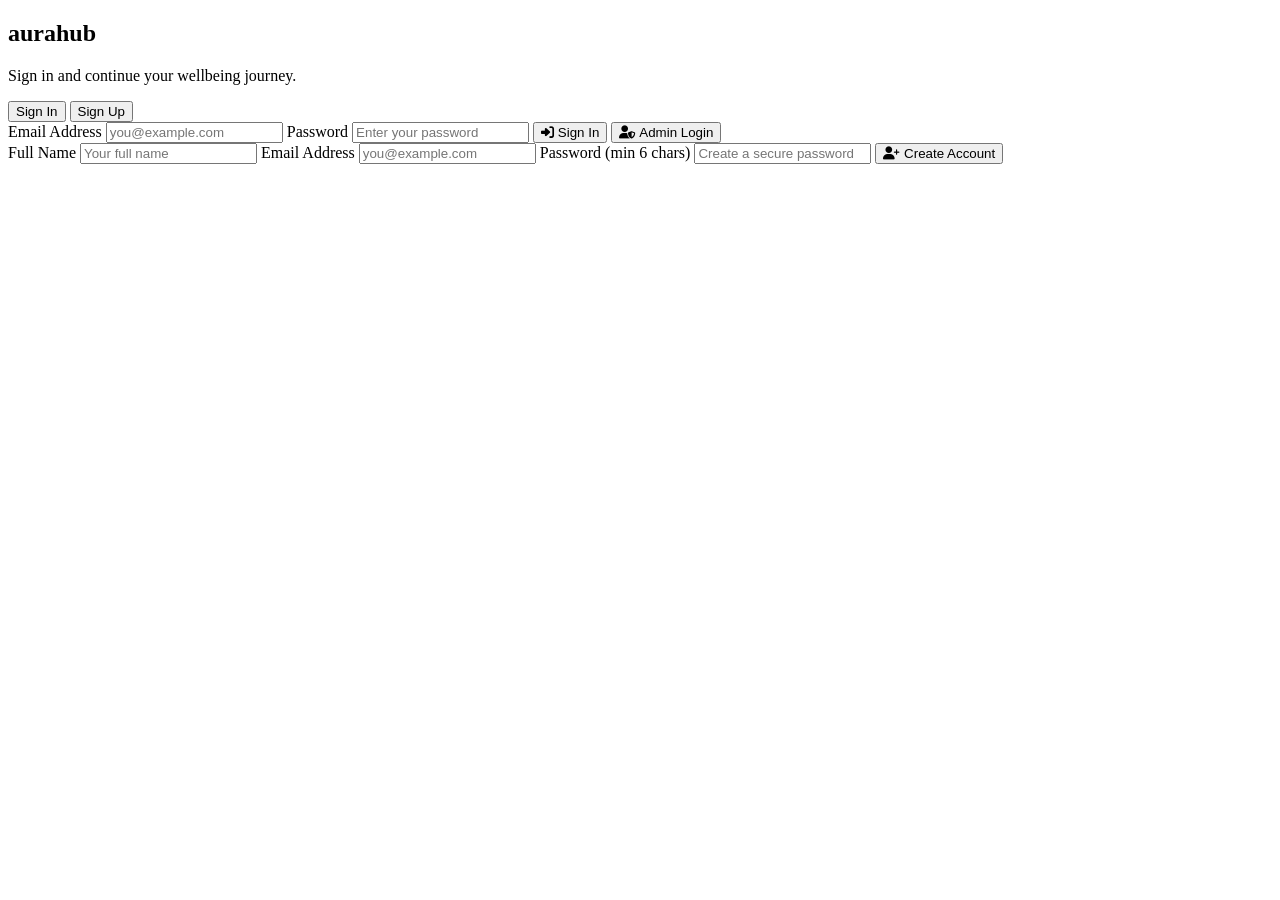
==== index.html @ 6d63b323 "Add files via upload" ====
<!DOCTYPE html>
<html lang="en">
<head>
  <meta charset="UTF-8" />
  <meta name="viewport" content="width=device-width, initial-scale=1.0" />
  <title>AuraHub | Login</title>
  <link rel="preconnect" href="https://fonts.googleapis.com">
  <link href="https://fonts.googleapis.com/css2?family=Plus+Jakarta+Sans:wght@400;500;600;700;800&display=swap" rel="stylesheet">
  <link rel="stylesheet" href="https://cdnjs.cloudflare.com/ajax/libs/font-awesome/6.5.2/css/all.min.css">
  <link rel="stylesheet" href="auth.css?v=auth-theme-2" />
</head>
<body>
  <main class="auth-shell">
    <section class="auth-card">
      <h1 class="brand">aura<span>hub</span></h1>
      <p class="sub">Sign in and continue your wellbeing journey.</p>

      <div class="tabs">
        <button id="tabLogin" class="tab active" type="button">Sign In</button>
        <button id="tabSignup" class="tab" type="button">Sign Up</button>
      </div>

      <form id="loginForm" class="form active">
        <label>Email Address</label>
        <input id="loginEmail" type="email" placeholder="you@example.com" required />
        <label>Password</label>
        <input id="loginPassword" type="password" placeholder="Enter your password" required />
        <button class="btn primary" type="submit"><i class="fa-solid fa-right-to-bracket"></i> Sign In</button>
        <button id="gotoAdmin" class="btn ghost" type="button"><i class="fa-solid fa-user-shield"></i> Admin Login</button>
      </form>

      <form id="signupForm" class="form">
        <label>Full Name</label>
        <input id="signupName" type="text" placeholder="Your full name" required />
        <label>Email Address</label>
        <input id="signupEmail" type="email" placeholder="you@example.com" required />
        <label>Password (min 6 chars)</label>
        <input id="signupPassword" type="password" minlength="6" placeholder="Create a secure password" required />
        <button class="btn primary" type="submit"><i class="fa-solid fa-user-plus"></i> Create Account</button>
      </form>

      <p id="authMsg" class="msg"></p>
    </section>
  </main>
  <script src="auth.js?v=auth-theme-2"></script>
</body>
</html>
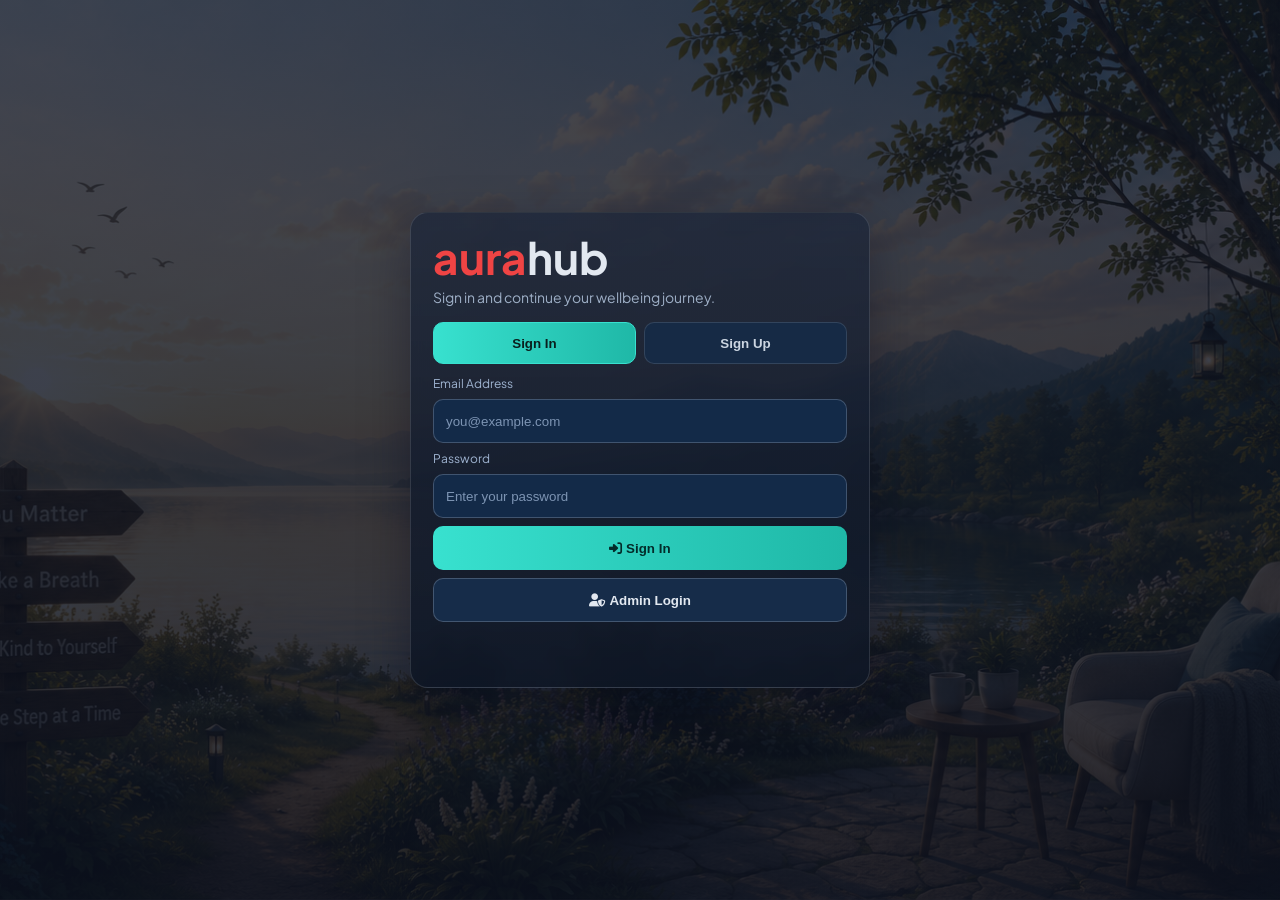
==== commit 0bc2a745: "Update UI, pagination, and auth flow" ====
--- a/index.html
+++ b/index.html
@@ -43,5 +43,6 @@
     </section>
   </main>
   <script src="auth.js?v=auth-theme-2"></script>
+  
 </body>
 </html>
--- a/auth.css
+++ b/auth.css
@@ -0,0 +1,310 @@
+:root{
+  --bg:#0b1220;
+  --surface:#111a2b;
+  --surface2:#162338;
+  --txt:#f8fafc;
+  --muted:#9fb0c7;
+  --brand:#38e1cf;
+  --brand2:#1fb8a7;
+  --line:rgba(255,255,255,.12);
+  --danger:#fb7185;
+}
+*{box-sizing:border-box}
+html,body{
+  margin:0;
+  min-height:100%;
+  font-family:'Plus Jakarta Sans',sans-serif;
+  background:
+    linear-gradient(rgba(10,15,30,.75),rgba(10,15,30,.85)),
+    radial-gradient(circle at 8% -10%,rgba(56,225,207,.22),transparent 35%),
+    radial-gradient(circle at 95% 105%,rgba(99,102,241,.18),transparent 40%),
+    var(--bg);
+  background-image:
+    linear-gradient(rgba(10,15,30,.75),rgba(10,15,30,.85)),
+    url("./images/img_1.png");
+  background-size:cover;
+  background-position:center;
+  background-repeat:no-repeat;
+  color:var(--txt);
+}
+.auth-shell{
+  min-height:100vh;
+  display:grid;
+  place-items:center;
+  padding:16px;
+}
+.auth-card{
+  width:min(460px,100%);
+  background:linear-gradient(180deg,rgba(28,38,58,.75),rgba(14,22,37,.9));
+  border:1px solid var(--line);
+  border-radius:18px;
+  padding:22px;
+  box-shadow:0 18px 50px rgba(2,6,23,.35);
+  backdrop-filter:blur(6px);
+}
+
+/* login card width (admin login state) */
+.auth-card.wide{
+  width:min(460px,100%);
+  max-height:none;
+  overflow:visible;
+}
+
+/* when logged in admin panel is visible, expand container responsively */
+.auth-card.wide:has(#adminPanel:not(.hidden)){
+  width:min(1180px,100%);
+  max-height:calc(100vh - 24px);
+  overflow:auto;
+}
+
+.brand{
+  margin:0;
+  color:#ef4444;
+  text-transform:lowercase;
+  line-height:1;
+  font-size:44px;
+}
+.brand span{color:#e2e8f0}
+.sub{
+  margin:8px 0 14px;
+  color:var(--muted);
+  font-size:14px;
+  line-height:1.5;
+}
+.tabs{
+  display:flex;
+  gap:8px;
+  margin-bottom:12px;
+}
+.tab{
+  flex:1;
+  min-height:42px;
+  border:1px solid var(--line);
+  background:#162a45;
+  color:#cbd5e1;
+  border-radius:10px;
+  cursor:pointer;
+  font-weight:700;
+  transition:transform .12s ease,box-shadow .18s ease,border-color .18s ease,background .18s ease,color .18s ease;
+}
+.tab:hover{transform:translateY(-1px);border-color:rgba(255,255,255,.2)}
+.tab.active{
+  border-color:var(--brand);
+  color:#0a1f1d;
+  background:linear-gradient(90deg,var(--brand),var(--brand2));
+}
+.form{
+  display:none;
+  gap:8px;
+  flex-direction:column;
+}
+.form.active{display:flex}
+label{
+  font-size:12px;
+  color:#9fb4d1;
+}
+input{
+  height:44px;
+  border:1px solid rgba(148,163,184,.35);
+  background:#132a48;
+  color:#fff;
+  border-radius:10px;
+  padding:0 12px;
+  outline:none;
+  transition:border-color .18s ease,box-shadow .18s ease,background .18s ease;
+}
+input::placeholder{color:#7d94b3}
+input:hover{border-color:rgba(148,163,184,.55)}
+input:focus{
+  border-color:var(--brand);
+  box-shadow:0 0 0 3px rgba(45,212,191,.14);
+  background:#162f50;
+}
+.btn{
+  min-height:44px;
+  border:none;
+  border-radius:10px;
+  font-weight:800;
+  cursor:pointer;
+  transition:transform .12s ease,box-shadow .18s ease,filter .18s ease,border-color .18s ease,background .18s ease;
+}
+.btn.primary{
+  color:#032c2a;
+  background:linear-gradient(90deg,var(--brand),var(--brand2));
+}
+.btn.primary:hover{transform:translateY(-1px);box-shadow:0 10px 20px rgba(56,225,207,.2)}
+.btn.ghost{
+  color:#e2e8f0;
+  border:1px solid rgba(148,163,184,.35);
+  background:#162c49;
+}
+.btn.ghost:hover{border-color:rgba(148,163,184,.6);filter:brightness(1.03)}
+.btn:focus-visible,.tab:focus-visible,input:focus-visible{
+  outline:2px solid rgba(56,225,207,.5);
+  outline-offset:2px;
+}
+.msg{
+  min-height:20px;
+  font-size:13px;
+  margin-top:10px;
+  color:var(--danger);
+}
+.hidden{display:none!important}
+
+.admin-brand-row{
+  display:flex;
+  justify-content:space-between;
+  align-items:center;
+  gap:8px;
+  margin-bottom:12px;
+}
+.admin-chip{
+  font-size:12px;
+  font-weight:800;
+  padding:7px 10px;
+  border-radius:999px;
+  color:#052e2b;
+  border:1px solid rgba(45,212,191,.6);
+  background:linear-gradient(90deg,#5eead4,#2dd4bf);
+}
+.admin-head{
+  display:flex;
+  justify-content:space-between;
+  align-items:flex-start;
+  gap:10px;
+  margin-bottom:12px;
+}
+.admin-head h3{margin:0 0 4px}
+.muted{margin:0;color:var(--muted);font-size:13px}
+
+/* responsive stats grid */
+.stats-grid{
+  display:grid;
+  grid-template-columns:repeat(5,minmax(0,1fr));
+  gap:10px;
+  margin-bottom:12px;
+}
+.stat-card{
+  border:1px solid var(--line);
+  border-radius:12px;
+  padding:12px;
+  background:#12253f;
+  min-width:0;
+}
+.stat-card h5{
+  margin:0 0 6px;
+  font-size:11px;
+  letter-spacing:.08em;
+  color:#9fb4d1;
+}
+.stat-card h2{
+  margin:0;
+  font-size:24px;
+}
+.dash-block{
+  border:1px solid var(--line);
+  border-radius:12px;
+  padding:10px;
+  margin-top:10px;
+  background:#10233d;
+}
+.dash-block h4{
+  margin:0 0 8px;
+  font-size:15px;
+}
+.table-wrap{
+  overflow-x:auto;
+  -webkit-overflow-scrolling:touch;
+}
+table{
+  width:100%;
+  border-collapse:collapse;
+  min-width:760px;
+}
+th,td{
+  border:1px solid rgba(148,163,184,.25);
+  padding:8px;
+  text-align:left;
+  font-size:12.5px;
+  vertical-align:top;
+}
+th{
+  background:#163052;
+  color:#dbeafe;
+}
+td{color:#e2e8f0}
+.row-actions{
+  display:flex;
+  gap:6px;
+  flex-wrap:wrap;
+}
+.row-actions button{
+  min-height:32px;
+  border-radius:8px;
+  border:1px solid rgba(251,113,133,.45);
+  color:#fb7185;
+  background:rgba(244,63,94,.14);
+  font-weight:700;
+  padding:0 10px;
+  cursor:pointer;
+}
+.row-actions .status-btn{
+  border-color:rgba(45,212,191,.45);
+  color:#5eead4;
+  background:rgba(45,212,191,.12);
+}
+
+.admin-chip{
+  font-size:12px;
+  font-weight:800;
+  padding:7px 10px;
+  border-radius:999px;
+  color:#052e2b;
+  border:1px solid rgba(45,212,191,.6);
+  background:linear-gradient(90deg,#5eead4,#2dd4bf);
+
+  /* fix text centering */
+  min-width:106px;
+  min-height:36px;
+  display:inline-flex;
+  align-items:center;
+  justify-content:center;
+  text-align:center;
+  line-height:1.1;
+}
+.status-badge{
+  display:inline-block;
+  border-radius:999px;
+  padding:4px 9px;
+  font-size:11px;
+  font-weight:700;
+  text-transform:capitalize;
+  border:1px solid rgba(148,163,184,.35);
+  color:#cbd5e1;
+}
+.status-badge.pending{color:#fbbf24;border-color:rgba(251,191,36,.45);background:rgba(251,191,36,.14)}
+.status-badge.processing{color:#60a5fa;border-color:rgba(96,165,250,.45);background:rgba(96,165,250,.14)}
+.status-badge.completed{color:#34d399;border-color:rgba(52,211,153,.45);background:rgba(52,211,153,.14)}
+
+/* breakpoints for admin dashboard */
+@media (max-width:1200px){
+  .stats-grid{grid-template-columns:repeat(3,minmax(0,1fr))}
+}
+@media (max-width:900px){
+  .auth-card.wide:has(#adminPanel:not(.hidden)){
+    width:min(100%,100%);
+    max-height:calc(100vh - 20px);
+  }
+  .stats-grid{grid-template-columns:repeat(2,minmax(0,1fr))}
+}
+@media (max-width:720px){
+  .auth-shell{padding:10px}
+  .auth-card{padding:14px;border-radius:14px}
+  .brand{font-size:36px}
+  .admin-brand-row{flex-direction:column;align-items:flex-start}
+  .admin-head{flex-direction:column;align-items:stretch}
+}
+@media (max-width:460px){
+  .stats-grid{grid-template-columns:1fr}
+  .btn,input{min-height:44px}
+}
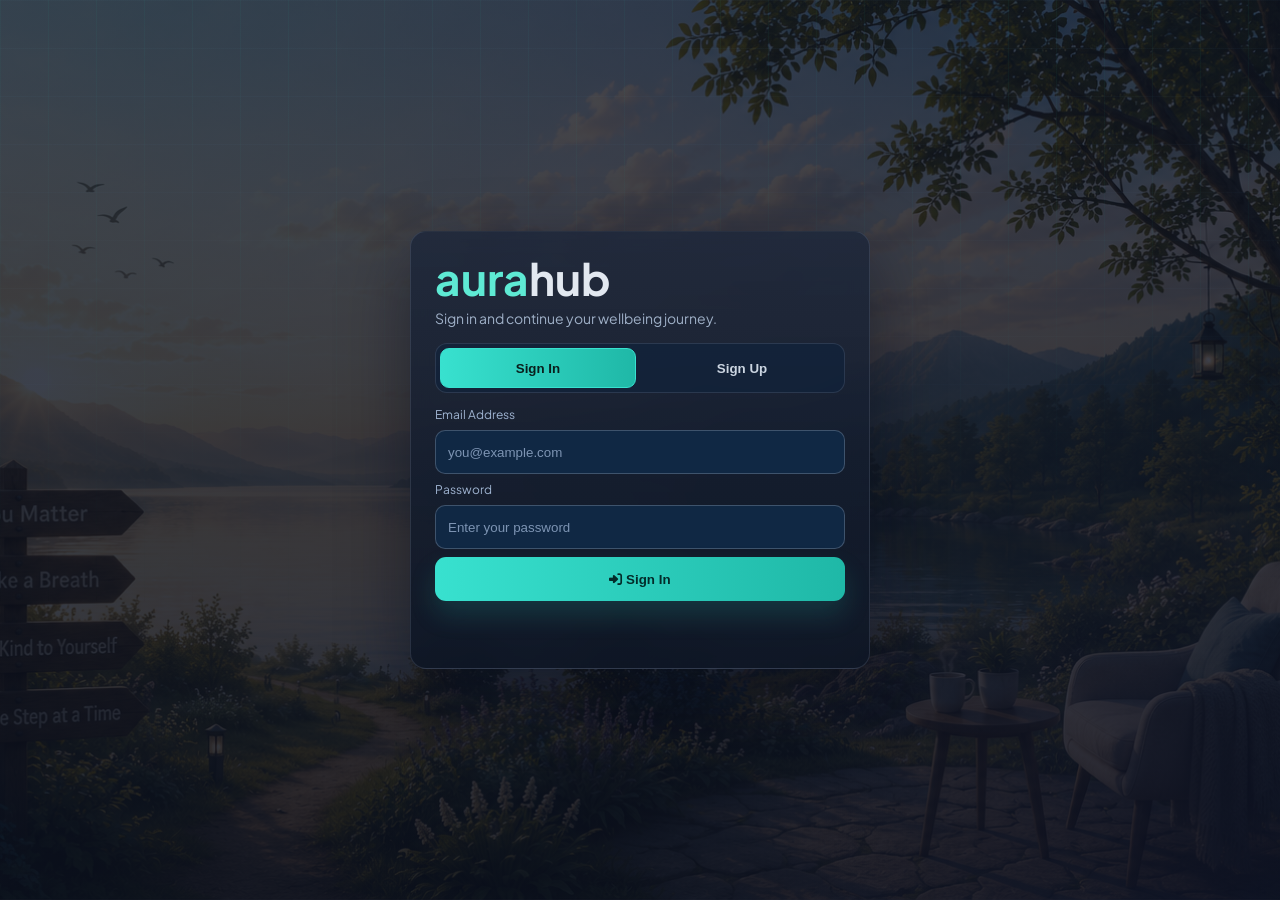
==== commit 6d18ee2c: "Refactor talent and wall pages for UI polish; add mentor availability management API - Updated talen" ====
--- a/index.html
+++ b/index.html
@@ -7,7 +7,9 @@
   <link rel="preconnect" href="https://fonts.googleapis.com">
   <link href="https://fonts.googleapis.com/css2?family=Plus+Jakarta+Sans:wght@400;500;600;700;800&display=swap" rel="stylesheet">
   <link rel="stylesheet" href="https://cdnjs.cloudflare.com/ajax/libs/font-awesome/6.5.2/css/all.min.css">
-  <link rel="stylesheet" href="auth.css?v=auth-theme-2" />
+
+  <!-- UPDATED -->
+  <link rel="stylesheet" href="auth.css?v=ui-polish-1" />
 </head>
 <body>
   <main class="auth-shell">
@@ -26,7 +28,7 @@
         <label>Password</label>
         <input id="loginPassword" type="password" placeholder="Enter your password" required />
         <button class="btn primary" type="submit"><i class="fa-solid fa-right-to-bracket"></i> Sign In</button>
-        <button id="gotoAdmin" class="btn ghost" type="button"><i class="fa-solid fa-user-shield"></i> Admin Login</button>
+
       </form>
 
       <form id="signupForm" class="form">
@@ -34,6 +36,9 @@
         <input id="signupName" type="text" placeholder="Your full name" required />
         <label>Email Address</label>
         <input id="signupEmail" type="email" placeholder="you@example.com" required />
+        
+
+        </select>
         <label>Password (min 6 chars)</label>
         <input id="signupPassword" type="password" minlength="6" placeholder="Create a secure password" required />
         <button class="btn primary" type="submit"><i class="fa-solid fa-user-plus"></i> Create Account</button>
@@ -42,7 +47,16 @@
       <p id="authMsg" class="msg"></p>
     </section>
   </main>
-  <script src="auth.js?v=auth-theme-2"></script>
-  
+
+  <!-- UPDATED -->
+  <script src="auth.js?v=ui-polish-2"></script>
+
+  <script>
+    if (!window.__authLoaded) {
+      const el = document.getElementById("authMsg");
+      if (el) el.textContent = "Auth script failed to load. Please refresh or check auth.js";
+    }
+  </script>
+
 </body>
 </html>
--- a/auth.css
+++ b/auth.css
@@ -14,33 +14,63 @@
   margin:0;
   min-height:100%;
   font-family:'Plus Jakarta Sans',sans-serif;
-  background:
+  background-color:var(--bg);
+  background-image:
     linear-gradient(rgba(10,15,30,.75),rgba(10,15,30,.85)),
     radial-gradient(circle at 8% -10%,rgba(56,225,207,.22),transparent 35%),
     radial-gradient(circle at 95% 105%,rgba(99,102,241,.18),transparent 40%),
-    var(--bg);
-  background-image:
-    linear-gradient(rgba(10,15,30,.75),rgba(10,15,30,.85)),
     url("./images/img_1.png");
+  background-size:cover,auto,auto,cover;
+  background-position:center,8% -10%,95% 105%,center;
+  background-repeat:no-repeat;
+  color:var(--txt);
+}
+
+body::before{
+  content:"";
+  position:fixed;
+  inset:0;
+  pointer-events:none;
+  background:
+    linear-gradient(90deg,rgba(45,212,191,.08) 1px,transparent 1px),
+    linear-gradient(rgba(125,211,252,.05) 1px,transparent 1px);
+  background-size:48px 48px;
+  mask-image:linear-gradient(to bottom,rgba(0,0,0,.55),transparent 70%);
+}
+
+.video-bg{
+  position:fixed;
+  inset:0;
+  z-index:-2;
+  background-image:url("./images/img_2.png");
   background-size:cover;
   background-position:center;
   background-repeat:no-repeat;
-  color:var(--txt);
+}
+
+.video-overlay{
+  position:fixed;
+  inset:0;
+  z-index:-1;
+  background:rgba(4,10,20,.55);
 }
 .auth-shell{
   min-height:100vh;
   display:grid;
   place-items:center;
   padding:16px;
-}
+  align-items:center;
+}
+
 .auth-card{
   width:min(460px,100%);
-  background:linear-gradient(180deg,rgba(28,38,58,.75),rgba(14,22,37,.9));
-  border:1px solid var(--line);
-  border-radius:18px;
-  padding:22px;
-  box-shadow:0 18px 50px rgba(2,6,23,.35);
-  backdrop-filter:blur(6px);
+  background:linear-gradient(180deg,rgba(28,38,58,.82),rgba(14,22,37,.94));
+  border:1px solid rgba(148,163,184,.18);
+  border-radius:16px;
+  padding:24px;
+  box-shadow:0 24px 70px rgba(2,6,23,.46);
+  backdrop-filter:blur(10px);
+  animation:auth-in .55s cubic-bezier(.16,1,.3,1) both;
 }
 
 /* login card width (admin login state) */
@@ -59,7 +89,7 @@
 
 .brand{
   margin:0;
-  color:#ef4444;
+  color:#5eead4;
   text-transform:lowercase;
   line-height:1;
   font-size:44px;
@@ -74,15 +104,27 @@
 .tabs{
   display:flex;
   gap:8px;
-  margin-bottom:12px;
-}
+  margin-bottom:14px;
+  padding:4px;
+  border:1px solid rgba(148,163,184,.18);
+  border-radius:12px;
+  background:rgba(15,35,61,.58);
+}
+
+/* mobile auth: keep buttons below card header, not stuck to viewport bottom */
+@media (max-width: 860px){
+  .auth-shell{ padding: 14px; }
+  .auth-card{ width: 100%; }
+  .tabs{ margin-bottom: 10px; }
+}
+
 .tab{
   flex:1;
-  min-height:42px;
-  border:1px solid var(--line);
-  background:#162a45;
+  min-height:40px;
+  border:1px solid transparent;
+  background:transparent;
   color:#cbd5e1;
-  border-radius:10px;
+  border-radius:9px;
   cursor:pointer;
   font-weight:700;
   transition:transform .12s ease,box-shadow .18s ease,border-color .18s ease,background .18s ease,color .18s ease;
@@ -103,10 +145,11 @@
   font-size:12px;
   color:#9fb4d1;
 }
-input{
+input,
+select{
   height:44px;
   border:1px solid rgba(148,163,184,.35);
-  background:#132a48;
+  background:#102844;
   color:#fff;
   border-radius:10px;
   padding:0 12px;
@@ -114,8 +157,10 @@
   transition:border-color .18s ease,box-shadow .18s ease,background .18s ease;
 }
 input::placeholder{color:#7d94b3}
-input:hover{border-color:rgba(148,163,184,.55)}
-input:focus{
+input:hover,
+select:hover{border-color:rgba(148,163,184,.55)}
+input:focus,
+select:focus{
   border-color:var(--brand);
   box-shadow:0 0 0 3px rgba(45,212,191,.14);
   background:#162f50;
@@ -123,7 +168,7 @@
 .btn{
   min-height:44px;
   border:none;
-  border-radius:10px;
+  border-radius:11px;
   font-weight:800;
   cursor:pointer;
   transition:transform .12s ease,box-shadow .18s ease,filter .18s ease,border-color .18s ease,background .18s ease;
@@ -131,6 +176,7 @@
 .btn.primary{
   color:#032c2a;
   background:linear-gradient(90deg,var(--brand),var(--brand2));
+  box-shadow:0 14px 26px rgba(31,184,167,.18);
 }
 .btn.primary:hover{transform:translateY(-1px);box-shadow:0 10px 20px rgba(56,225,207,.2)}
 .btn.ghost{
@@ -148,6 +194,11 @@
   font-size:13px;
   margin-top:10px;
   color:var(--danger);
+}
+
+@keyframes auth-in{
+  from{opacity:0;transform:translateY(14px) scale(.985)}
+  to{opacity:1;transform:translateY(0) scale(1)}
 }
 .hidden{display:none!important}
 
@@ -188,8 +239,9 @@
   border:1px solid var(--line);
   border-radius:12px;
   padding:12px;
-  background:#12253f;
+  background:linear-gradient(180deg,#142b49,#10233d);
   min-width:0;
+  box-shadow:0 12px 24px rgba(2,6,23,.2);
 }
 .stat-card h5{
   margin:0 0 6px;
@@ -206,7 +258,8 @@
   border-radius:12px;
   padding:10px;
   margin-top:10px;
-  background:#10233d;
+  background:linear-gradient(180deg,#102844,#0f223a);
+  box-shadow:0 14px 28px rgba(2,6,23,.18);
 }
 .dash-block h4{
   margin:0 0 8px;
@@ -254,6 +307,21 @@
   background:rgba(45,212,191,.12);
 }
 
+.role-select{
+  min-height:34px;
+  border:1px solid rgba(148,163,184,.35);
+  border-radius:8px;
+  background:#102844;
+  color:#e2e8f0;
+  padding:0 8px;
+  font-weight:700;
+}
+
+.role-select:focus{
+  outline:2px solid rgba(56,225,207,.45);
+  outline-offset:2px;
+}
+
 .admin-chip{
   font-size:12px;
   font-weight:800;
@@ -286,6 +354,60 @@
 .status-badge.processing{color:#60a5fa;border-color:rgba(96,165,250,.45);background:rgba(96,165,250,.14)}
 .status-badge.completed{color:#34d399;border-color:rgba(52,211,153,.45);background:rgba(52,211,153,.14)}
 
+.pager{
+  display:flex;
+  align-items:center;
+  justify-content:space-between;
+  gap:10px;
+  flex-wrap:wrap;
+  margin-top:10px;
+  padding-top:10px;
+  border-top:1px solid rgba(148,163,184,.18);
+}
+
+.pager-info,
+.pager-count{
+  font-size:12px;
+  color:var(--muted);
+}
+
+.pager-actions{
+  display:flex;
+  align-items:center;
+  gap:8px;
+  flex-wrap:wrap;
+}
+
+.pager-btn{
+  min-height:34px;
+  border:1px solid rgba(148,163,184,.28);
+  border-radius:10px;
+  background:#162c49;
+  color:#e2e8f0;
+  font-size:12px;
+  font-weight:700;
+  padding:0 12px;
+  cursor:pointer;
+  transition:transform .12s ease,border-color .18s ease,background .18s ease,filter .18s ease;
+}
+
+.pager-btn:hover:not(:disabled){
+  transform:translateY(-1px);
+  border-color:rgba(56,225,207,.55);
+  background:#1d3658;
+}
+
+.pager-btn:disabled{
+  opacity:.45;
+  cursor:not-allowed;
+  transform:none;
+}
+
+.pager-btn:focus-visible{
+  outline:2px solid rgba(56,225,207,.5);
+  outline-offset:2px;
+}
+
 /* breakpoints for admin dashboard */
 @media (max-width:1200px){
   .stats-grid{grid-template-columns:repeat(3,minmax(0,1fr))}
@@ -307,4 +429,4 @@
 @media (max-width:460px){
   .stats-grid{grid-template-columns:1fr}
   .btn,input{min-height:44px}
-}+}
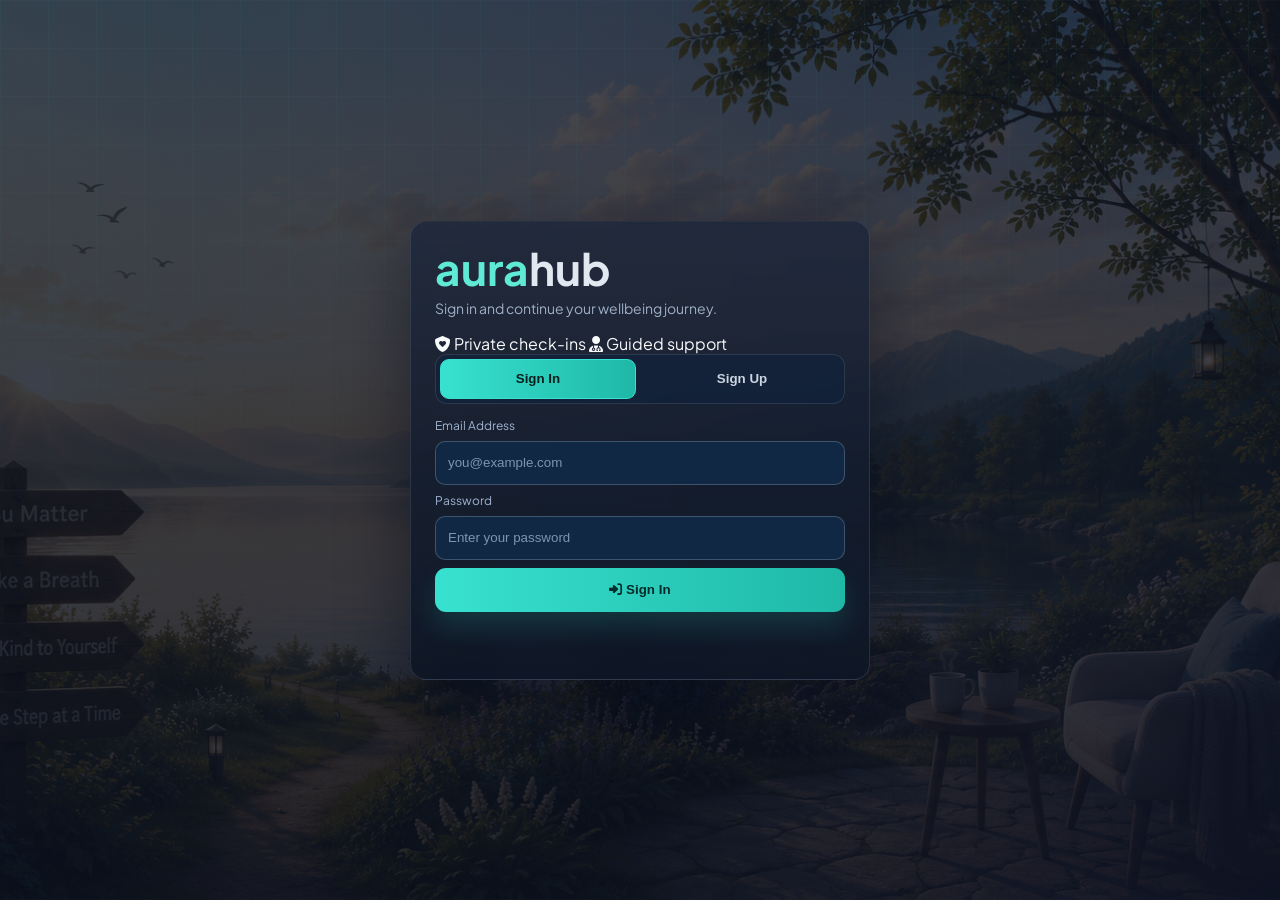
==== commit 4189a357: "update main pages and styling" ====
--- a/index.html
+++ b/index.html
@@ -1,21 +1,28 @@
 <!DOCTYPE html>
 <html lang="en">
+
 <head>
   <meta charset="UTF-8" />
   <meta name="viewport" content="width=device-width, initial-scale=1.0" />
   <title>AuraHub | Login</title>
   <link rel="preconnect" href="https://fonts.googleapis.com">
-  <link href="https://fonts.googleapis.com/css2?family=Plus+Jakarta+Sans:wght@400;500;600;700;800&display=swap" rel="stylesheet">
+  <link href="https://fonts.googleapis.com/css2?family=Plus+Jakarta+Sans:wght@400;500;600;700;800&display=swap"
+    rel="stylesheet">
   <link rel="stylesheet" href="https://cdnjs.cloudflare.com/ajax/libs/font-awesome/6.5.2/css/all.min.css">
 
   <!-- UPDATED -->
-  <link rel="stylesheet" href="auth.css?v=ui-polish-1" />
+  <link rel="stylesheet" href="auth.css?v=ux-polish-1" />
 </head>
+
 <body>
   <main class="auth-shell">
     <section class="auth-card">
-      <h1 class="brand">aura<span>hub</span></h1>
+      <h1 class="brand">Aura<span>hub</span></h1>
       <p class="sub">Sign in and continue your wellbeing journey.</p>
+      <div class="auth-trust-row" aria-label="AuraHub support highlights">
+        <span><i class="fa-solid fa-shield-heart"></i> Private check-ins</span>
+        <span><i class="fa-solid fa-user-doctor"></i> Guided support</span>
+      </div>
 
       <div class="tabs">
         <button id="tabLogin" class="tab active" type="button">Sign In</button>
@@ -23,40 +30,105 @@
       </div>
 
       <form id="loginForm" class="form active">
-        <label>Email Address</label>
-        <input id="loginEmail" type="email" placeholder="you@example.com" required />
-        <label>Password</label>
-        <input id="loginPassword" type="password" placeholder="Enter your password" required />
+        <label for="loginEmail">Email Address</label>
+        <input id="loginEmail" type="email" placeholder="you@example.com" autocomplete="email" required />
+        <label for="loginPassword">Password</label>
+        <input id="loginPassword" type="password" placeholder="Enter your password" autocomplete="current-password" required />
         <button class="btn primary" type="submit"><i class="fa-solid fa-right-to-bracket"></i> Sign In</button>
 
       </form>
 
       <form id="signupForm" class="form">
-        <label>Full Name</label>
-        <input id="signupName" type="text" placeholder="Your full name" required />
-        <label>Email Address</label>
-        <input id="signupEmail" type="email" placeholder="you@example.com" required />
-        
+          <label for="signupName">Full Name</label>
+          <input id="signupName" type="text" placeholder="Your full name" autocomplete="name" required />
+          <label for="signupEmail">Email Address</label>
+          <input id="signupEmail" type="email" placeholder="you@example.com" autocomplete="email" required />
 
-        </select>
-        <label>Password (min 6 chars)</label>
-        <input id="signupPassword" type="password" minlength="6" placeholder="Create a secure password" required />
-        <button class="btn primary" type="submit"><i class="fa-solid fa-user-plus"></i> Create Account</button>
+          <label for="signupPassword">Password (min 6 chars)</label>
+          <input id="signupPassword" type="password" minlength="6" placeholder="Create a secure password" autocomplete="new-password" required />
+
+          <label for="guardianName">Guardian Name</label>
+          <input id="guardianName" type="text" placeholder="Guardian full name" autocomplete="name" required />
+
+          <label for="guardianPhone">Guardian Phone</label>
+          <input id="guardianPhone" type="tel" placeholder="Guardian phone number" autocomplete="tel" required />
+
+          <button class="btn primary" type="submit"><i class="fa-solid fa-user-plus"></i> Create Account</button>
       </form>
 
-      <p id="authMsg" class="msg"></p>
+      <p id="authMsg" class="msg" role="status" aria-live="polite"></p>
     </section>
   </main>
 
-  <!-- UPDATED -->
-  <script src="auth.js?v=ui-polish-2"></script>
+  <!-- Fullscreen background slider (no video-bg classes) -->
+  <div id="auth-bg-slider" aria-hidden="true">
+    <div id="auth-bg-slide"></div>
+    <div id="auth-bg-slide-next"></div>
+    <div id="auth-bg-overlay"></div>
+  </div>
 
   <script>
-    if (!window.__authLoaded) {
-      const el = document.getElementById("authMsg");
-      if (el) el.textContent = "Auth script failed to load. Please refresh or check auth.js";
-    }
+    (function () {
+      const imgs = [
+        'images/img_1.png',
+        'images/img3.jpg',
+        'images/img4.jpg'
+      ];
+
+      const slideEl = document.getElementById('auth-bg-slide');
+      const nextEl = document.getElementById('auth-bg-slide-next');
+      if (!slideEl || !nextEl || imgs.length === 0) return;
+
+      let idx = 0;
+      const HOLD_MS = 4500;
+      const FADE_MS = 1100;
+
+      slideEl.style.backgroundImage = `url("${imgs[0]}")`;
+      slideEl.dataset.bgIdx = '0';
+      imgs.forEach(src => {
+        const img = new Image();
+        img.src = src;
+      });
+
+      const setBg = () => {
+        if (imgs.length < 2 || nextEl.classList.contains('is-visible')) return;
+        const nextIdx = (idx + 1) % imgs.length;
+        nextEl.style.backgroundImage = `url("${imgs[nextIdx]}")`;
+        nextEl.classList.add('is-visible');
+
+        window.setTimeout(() => {
+          slideEl.style.backgroundImage = `url("${imgs[nextIdx]}")`;
+          slideEl.dataset.bgIdx = String(nextIdx);
+          nextEl.classList.remove('is-visible');
+          idx = nextIdx;
+        }, FADE_MS);
+      };
+
+      if (!window.matchMedia('(prefers-reduced-motion: reduce)').matches) {
+        window.setInterval(setBg, HOLD_MS);
+      }
+    })();
+  </script>
+
+
+
+
+
+
+  <!-- UPDATED -->
+  <script src="auth.js?v=ux-polish-1"></script>
+
+
+
+  <script>
+    window.setTimeout(() => {
+      if (!window.__authLoaded) {
+        const el = document.getElementById("authMsg");
+        if (el) el.textContent = "Auth script failed to load. Please refresh or check auth.js";
+      }
+    }, 800);
   </script>
 
 </body>
-</html>+
+</html>
